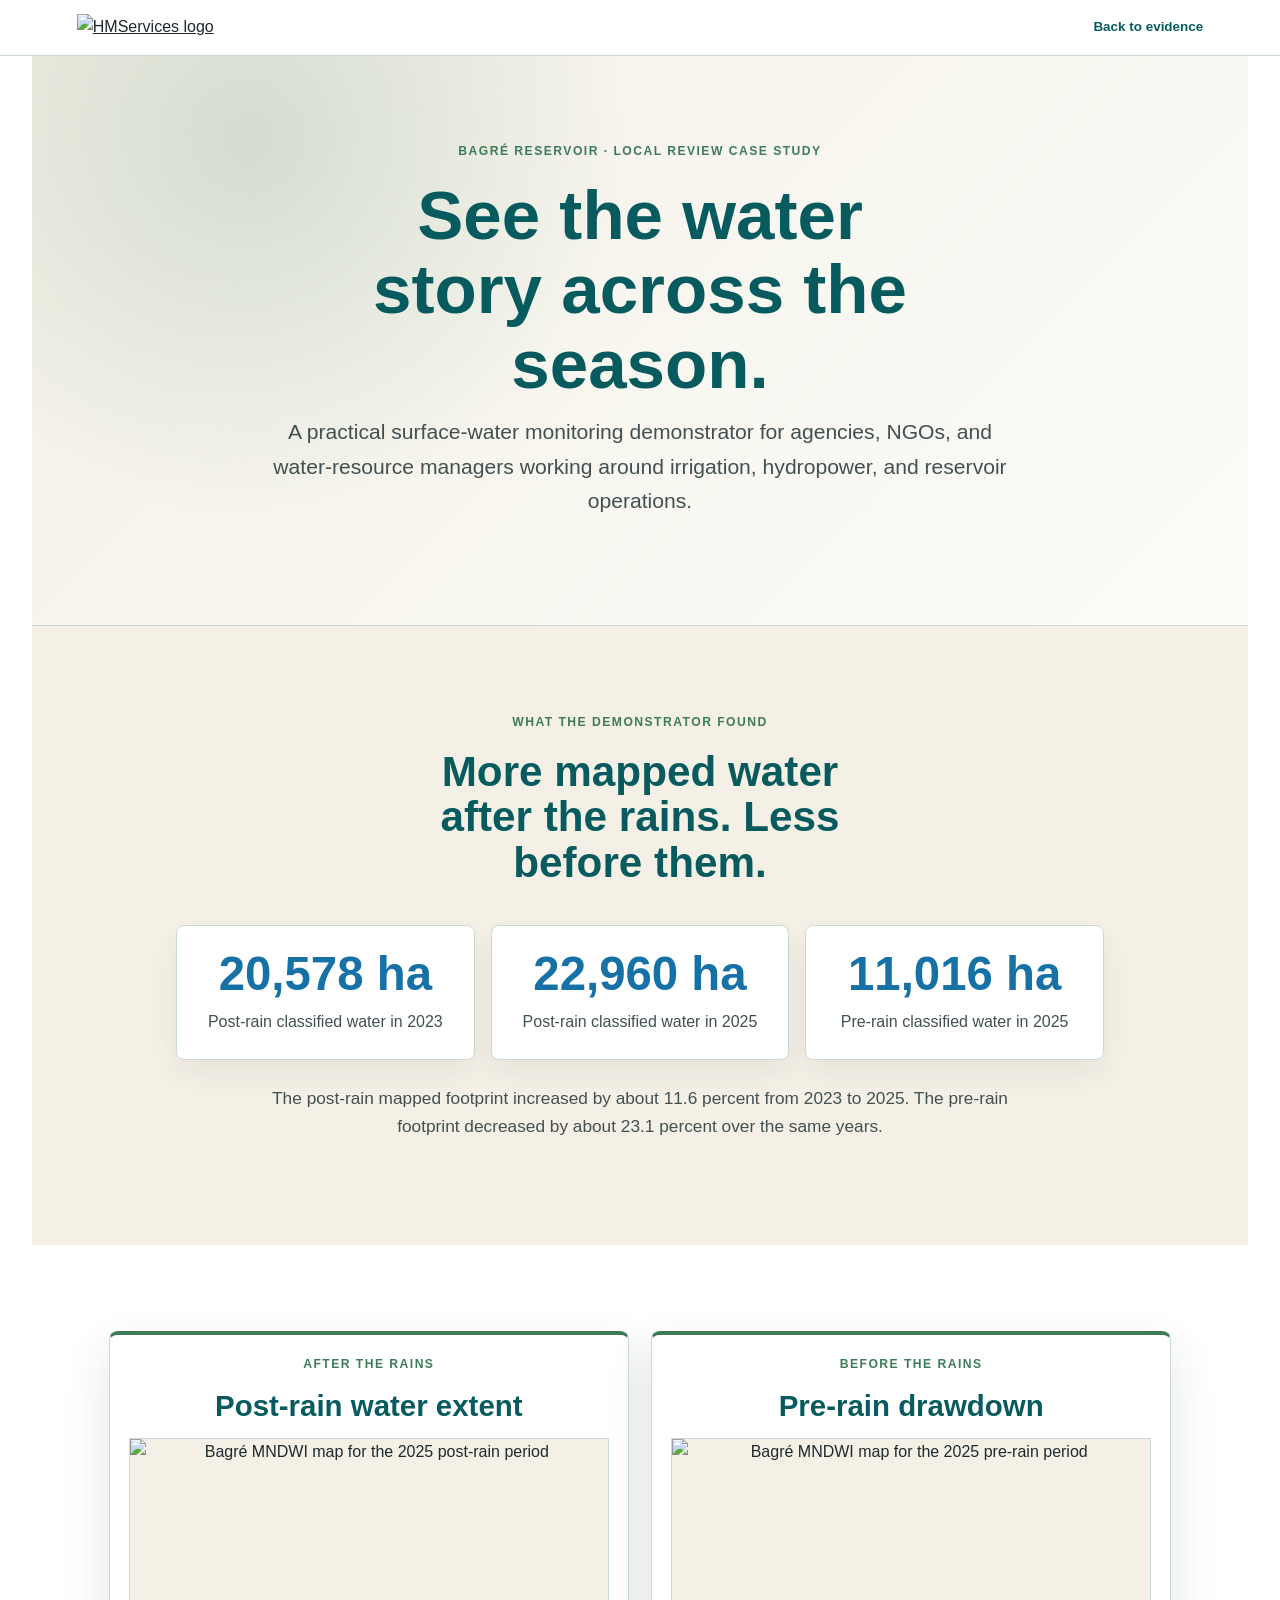
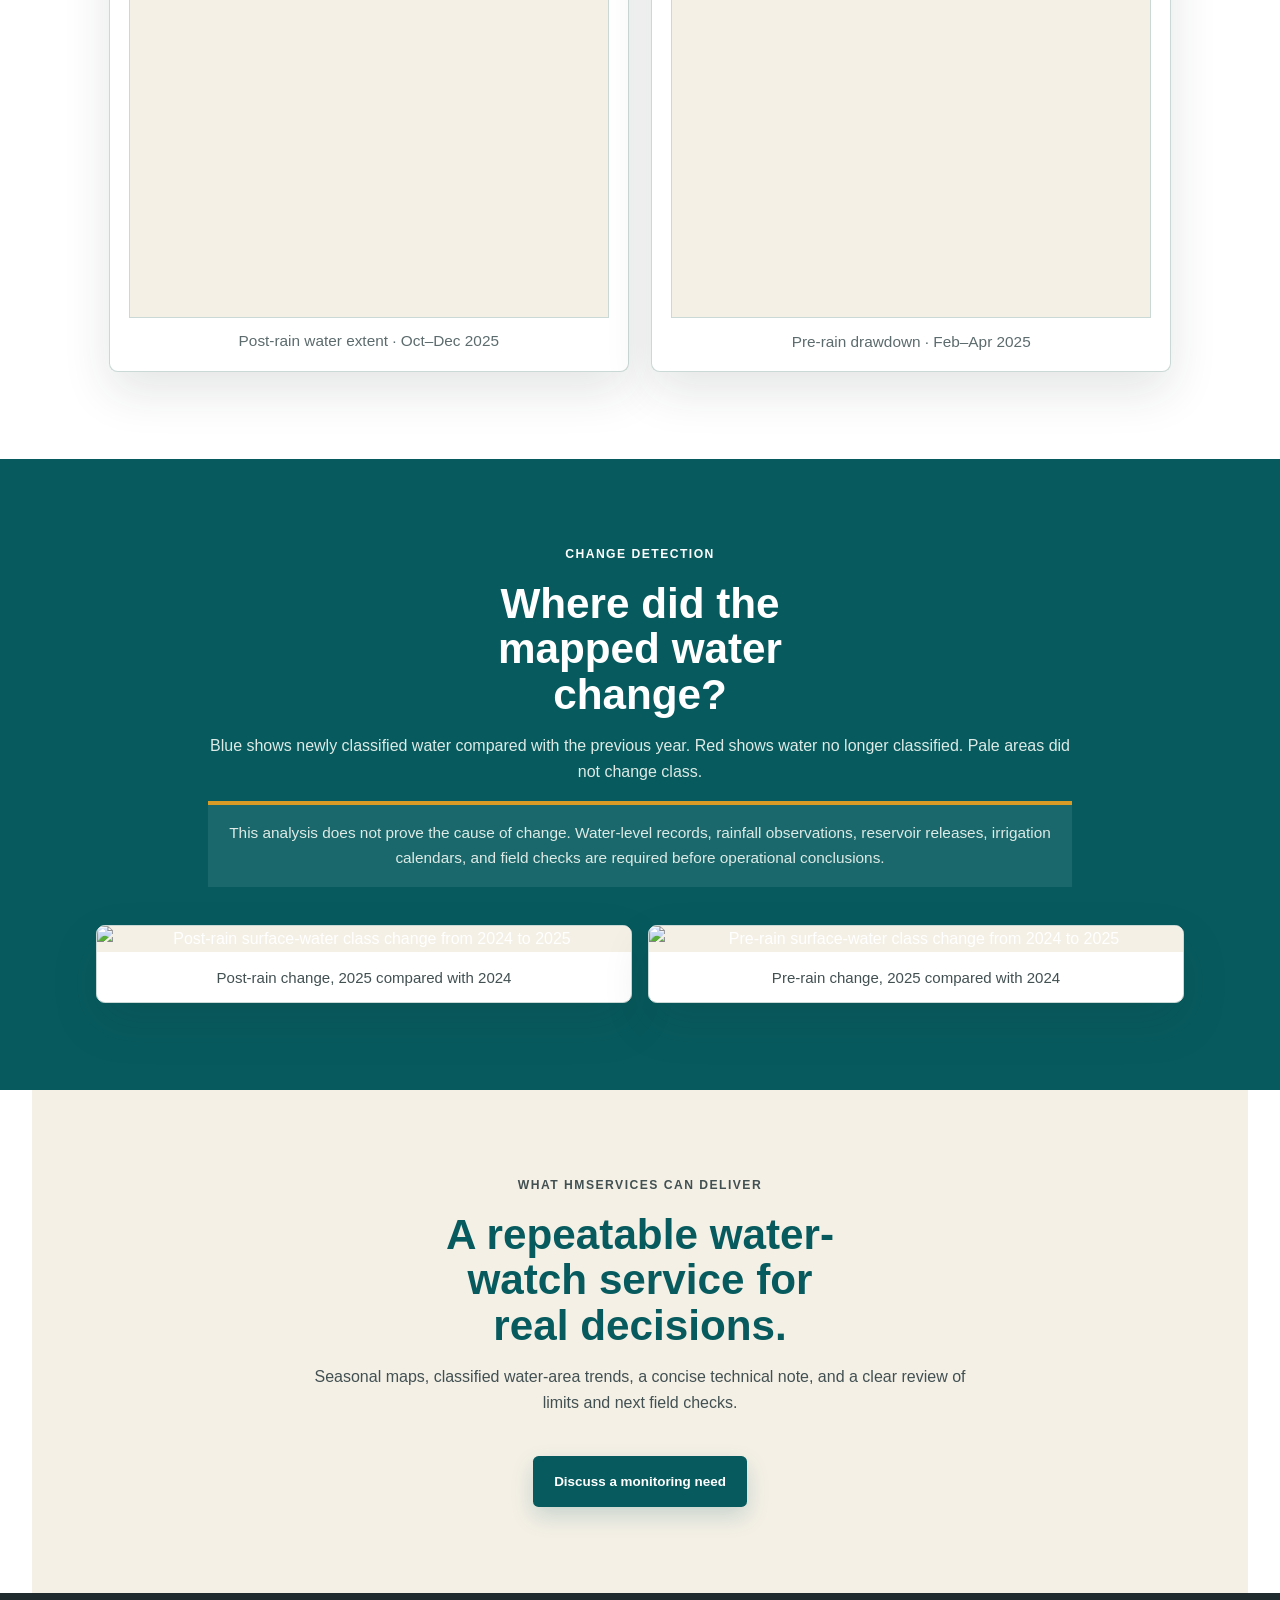
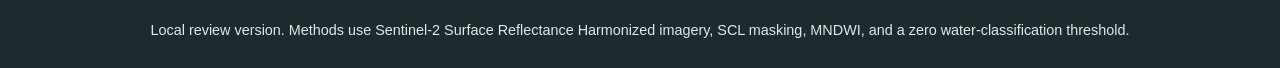
==== bagre-case-study.html @ 51964975 "Add files via upload" ====
<!doctype html>
<html lang="en">
  <head>
    <meta charset="utf-8">
    <meta name="viewport" content="width=device-width, initial-scale=1">
    <meta name="description" content="HMServices Bagré surface-water monitoring case study.">
    <title>Bagré surface-water monitoring | HMServices</title>
    <link rel="icon" type="image/svg+xml" href="assets/hmservices-logo-mark.svg">
    <link rel="stylesheet" href="bagre-case-study.css">
  </head>
  <body>
    <header class="masthead">
      <a href="index.html" aria-label="Return to HMServices home"><img src="assets/hmservices-logo-primary.svg" alt="HMServices logo"></a>
      <a class="back" href="index.html#evidence">Back to evidence</a>
    </header>
    <main>
      <section class="hero">
        <p class="kicker">Bagré reservoir · local review case study</p>
        <h1>See the water story across the season.</h1>
        <p class="lede">A practical surface-water monitoring demonstrator for agencies, NGOs, and water-resource managers working around irrigation, hydropower, and reservoir operations.</p>
      </section>

      <section class="signal" aria-labelledby="signal-title">
        <p class="kicker">What the demonstrator found</p>
        <h2 id="signal-title">More mapped water after the rains. Less before them.</h2>
        <div class="stat-row">
          <article><strong>20,578 ha</strong><span>Post-rain classified water in 2023</span></article>
          <article><strong>22,960 ha</strong><span>Post-rain classified water in 2025</span></article>
          <article><strong>11,016 ha</strong><span>Pre-rain classified water in 2025</span></article>
        </div>
        <p>The post-rain mapped footprint increased by about 11.6 percent from 2023 to 2025. The pre-rain footprint decreased by about 23.1 percent over the same years.</p>
      </section>

      <section class="season-grid" aria-label="Seasonal water maps">
        <article>
          <p class="kicker">After the rains</p>
          <h2>Post-rain water extent</h2>
          <img src="assets/bagre/2025_post_rains_mndwi.png" alt="Bagré MNDWI map for the 2025 post-rain period">
          <p class="season-caption">Post-rain water extent · Oct–Dec 2025</p>
        </article>
        <article>
          <p class="kicker">Before the rains</p>
          <h2>Pre-rain drawdown</h2>
          <img src="assets/bagre/2025_pre_rains_mndwi.png" alt="Bagré MNDWI map for the 2025 pre-rain period">
          <p class="season-caption">Pre-rain drawdown · Feb–Apr 2025</p>
        </article>
      </section>

      <section class="change" aria-labelledby="change-title">
        <div>
          <p class="kicker">Change detection</p>
          <h2 id="change-title">Where did the mapped water change?</h2>
          <p>Blue shows newly classified water compared with the previous year. Red shows water no longer classified. Pale areas did not change class.</p>
          <p class="limit">This analysis does not prove the cause of change. Water-level records, rainfall observations, reservoir releases, irrigation calendars, and field checks are required before operational conclusions.</p>
        </div>
        <div class="change-maps">
          <figure><img src="assets/bagre/water_change_post_2025_minus_2024.png" alt="Post-rain surface-water class change from 2024 to 2025"><figcaption>Post-rain change, 2025 compared with 2024</figcaption></figure>
          <figure><img src="assets/bagre/water_change_pre_2025_minus_2024.png" alt="Pre-rain surface-water class change from 2024 to 2025"><figcaption>Pre-rain change, 2025 compared with 2024</figcaption></figure>
        </div>
      </section>

      <section class="offer" aria-labelledby="offer-title">
        <p class="kicker">What HMServices can deliver</p>
        <h2 id="offer-title">A repeatable water-watch service for real decisions.</h2>
        <p>Seasonal maps, classified water-area trends, a concise technical note, and a clear review of limits and next field checks.</p>
        <a class="contact" href="mailto:hmservices1805@gmail.com">Discuss a monitoring need</a>
      </section>
    </main>
    <footer>Local review version. Methods use Sentinel-2 Surface Reflectance Harmonized imagery, SCL masking, MNDWI, and a zero water-classification threshold.</footer>
  </body>
</html>
---- bagre-case-study.css ----
:root {
  --teal: #075B5E;
  --green: #3E7C59;
  --gold: #D89B25;
  --charcoal: #1E2A2D;
  --sand: #F4F0E6;
  --white: #FFFFFF;
  --line: #CBD9D6;
  --muted: #5C6B6D;
  --soft-green: #E7F0EA;
  --water: #1671A6;
  --clay: #B6372E;
  --shadow: 0 1.2rem 3rem rgba(30, 42, 45, .12);
  --heading: Montserrat, Arial, sans-serif;
  --body: 'Source Sans 3', Arial, sans-serif;
  --mono: 'Roboto Mono', Consolas, 'Courier New', monospace;
}
* { box-sizing: border-box; }
html { scroll-behavior: smooth; }
body { margin: 0; color: var(--charcoal); background: var(--white); font-family: var(--body); line-height: 1.62; }
a { color: inherit; }
a:focus-visible { outline: .2rem solid var(--gold); outline-offset: .25rem; }
.masthead { position: sticky; top: 0; z-index: 2; display: flex; justify-content: space-between; align-items: center; gap: 2rem; padding: .9rem 6vw; border-bottom: 1px solid var(--line); background: rgba(255, 255, 255, .96); backdrop-filter: blur(10px); }
.masthead img { display: block; width: min(16rem, 46vw); height: auto; }
.back, .contact { font-family: var(--heading); font-size: .84rem; font-weight: 800; text-decoration: none; }
.back { color: var(--teal); }
.back:hover { color: var(--green); }
main { overflow: hidden; }
section { width: min(100%, 76rem); margin: 0 auto; padding: 5.4rem 6vw; }
.hero { display: grid; align-content: center; min-height: 34rem; text-align: center; background: radial-gradient(circle at 18% 15%, rgba(62, 124, 89, .18), transparent 34%), linear-gradient(135deg, var(--sand), #FBFCF8); border-bottom: 1px solid var(--line); }
.hero > * { margin-left: auto; margin-right: auto; }
.kicker { margin: 0 0 1rem; color: var(--green); font-family: var(--heading); font-size: .76rem; font-weight: 800; letter-spacing: .12em; text-transform: uppercase; }
h1, h2, h3 { color: var(--teal); font-family: var(--heading); line-height: 1.08; letter-spacing: 0; }
h1 { max-width: 14ch; margin: 0 auto .85rem; font-size: clamp(2.5rem, 5.4vw, 4.8rem); }
h2 { max-width: 18ch; margin: 0 auto 1rem; font-size: clamp(1.85rem, 3.3vw, 3rem); text-align: center; }
p { margin-top: 0; }
.lede { max-width: 46rem; color: #425052; font-size: clamp(1.12rem, 1.8vw, 1.32rem); }
.signal { text-align: center; background: var(--sand); }
.signal > p:last-child { max-width: 50rem; margin-left: auto; margin-right: auto; color: #425052; font-size: 1.08rem; }
.stat-row { display: grid; grid-template-columns: repeat(3, minmax(0, 1fr)); gap: 1rem; margin: 2.5rem auto 1.6rem; max-width: 58rem; }
.stat-row article { padding: 1.5rem; border: 1px solid var(--line); border-radius: .5rem; background: var(--white); box-shadow: 0 .8rem 1.8rem rgba(30, 42, 45, .06); }
.stat-row strong { display: block; color: var(--water); font-family: var(--heading); font-size: clamp(2rem, 3.7vw, 3.6rem); line-height: 1; }
.stat-row span { display: block; margin-top: .7rem; color: #425052; font-size: 1rem; }
.season-grid { display: grid; grid-template-columns: repeat(2, minmax(0, 1fr)); gap: 1.4rem; }
.season-grid article, .change-maps figure { overflow: hidden; border: 1px solid var(--line); border-radius: .55rem; background: var(--white); box-shadow: var(--shadow); text-align: center; }
.season-grid article { padding: 1.2rem; border-top: .28rem solid var(--green); }
.season-grid h2 { max-width: none; font-size: clamp(1.45rem, 2.3vw, 2.25rem); }
.season-grid img { display: block; width: 100%; aspect-ratio: 1 / 1; object-fit: cover; border: 1px solid var(--line); background: var(--sand); }
.season-caption { margin: .8rem 0 0; color: var(--muted); font-size: .96rem; line-height: 1.4; }
.change { width: 100%; max-width: none; background: var(--teal); color: var(--white); }
.change > div:first-child { width: min(100%, 62rem); margin: 0 auto 2.4rem; text-align: center; }
.change .kicker, .change h2 { color: var(--white); }
.change p { max-width: 54rem; margin-left: auto; margin-right: auto; color: #DDEAE6; }
.limit { padding: 1rem 1.15rem; border-left: 0; border-top: .3rem solid var(--gold); background: rgba(255, 255, 255, .08); font-size: .96rem; text-align: center; }
.change-maps { display: grid; grid-template-columns: repeat(2, minmax(0, 1fr)); gap: 1rem; width: min(100%, 68rem); margin: 0 auto; }
figure { margin: 0; }
figure img { display: block; width: 100%; background: var(--sand); }
figcaption { padding: .9rem 1rem; color: var(--muted); font-size: .94rem; line-height: 1.4; }
.change-maps figcaption { color: #425052; }
.offer { text-align: center; background: var(--sand); }
.offer p { max-width: 42rem; margin-left: auto; margin-right: auto; color: #425052; }
.contact { display: inline-block; margin-top: 1.5rem; padding: .9rem 1.35rem; border-radius: .35rem; background: var(--teal); color: var(--white); box-shadow: 0 .6rem 1.4rem rgba(7, 91, 94, .18); }
.contact:hover { background: #06494C; }
footer { padding: 1.6rem 6vw; background: var(--charcoal); color: #DDEAE6; font-size: .9rem; text-align: center; }
@media (max-width: 52rem) {
  .masthead { position: static; flex-direction: column; align-items: flex-start; gap: 1rem; }
  .masthead img { width: min(13rem, 56vw); }
  section { padding: 3.8rem 6vw; }
  .hero { min-height: auto; padding-top: 4rem; padding-bottom: 4rem; }
  .stat-row, .season-grid, .change-maps { grid-template-columns: 1fr; }
}
@media (prefers-reduced-motion: reduce) { html { scroll-behavior: auto; } }
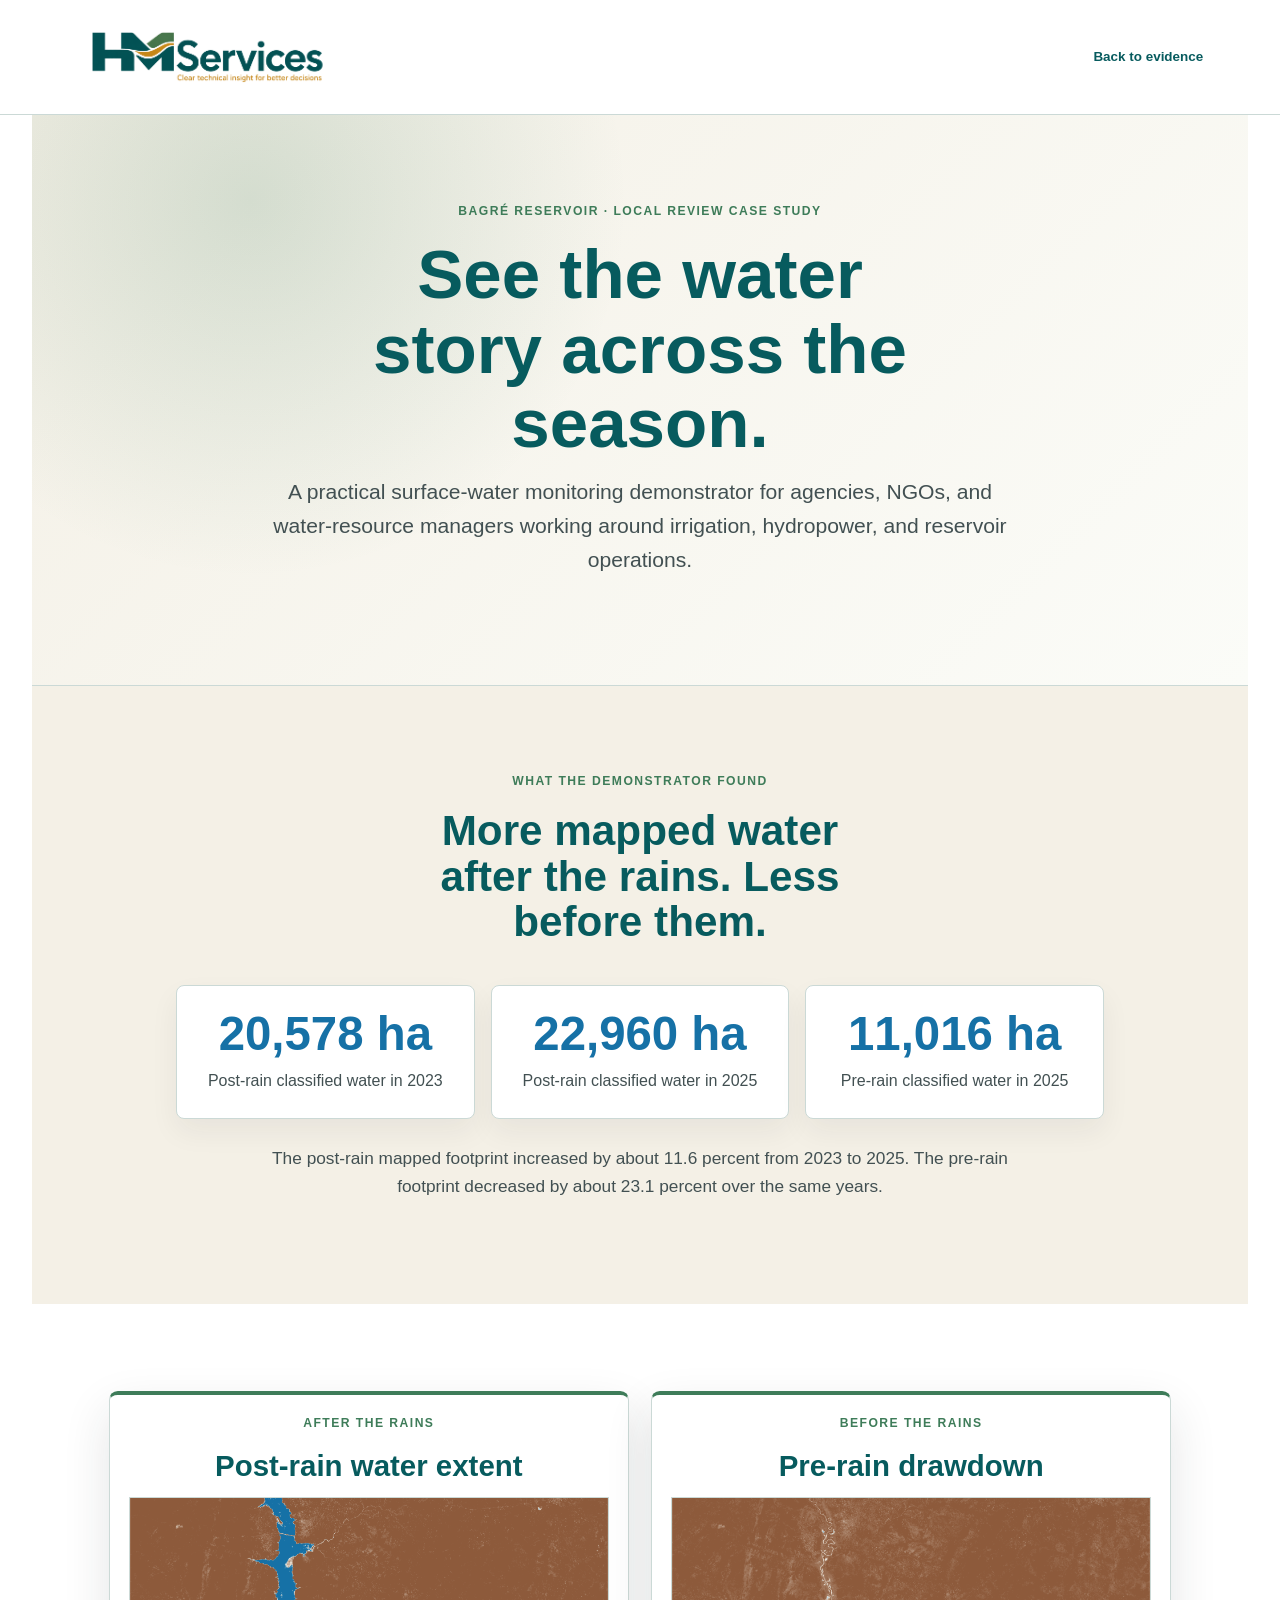
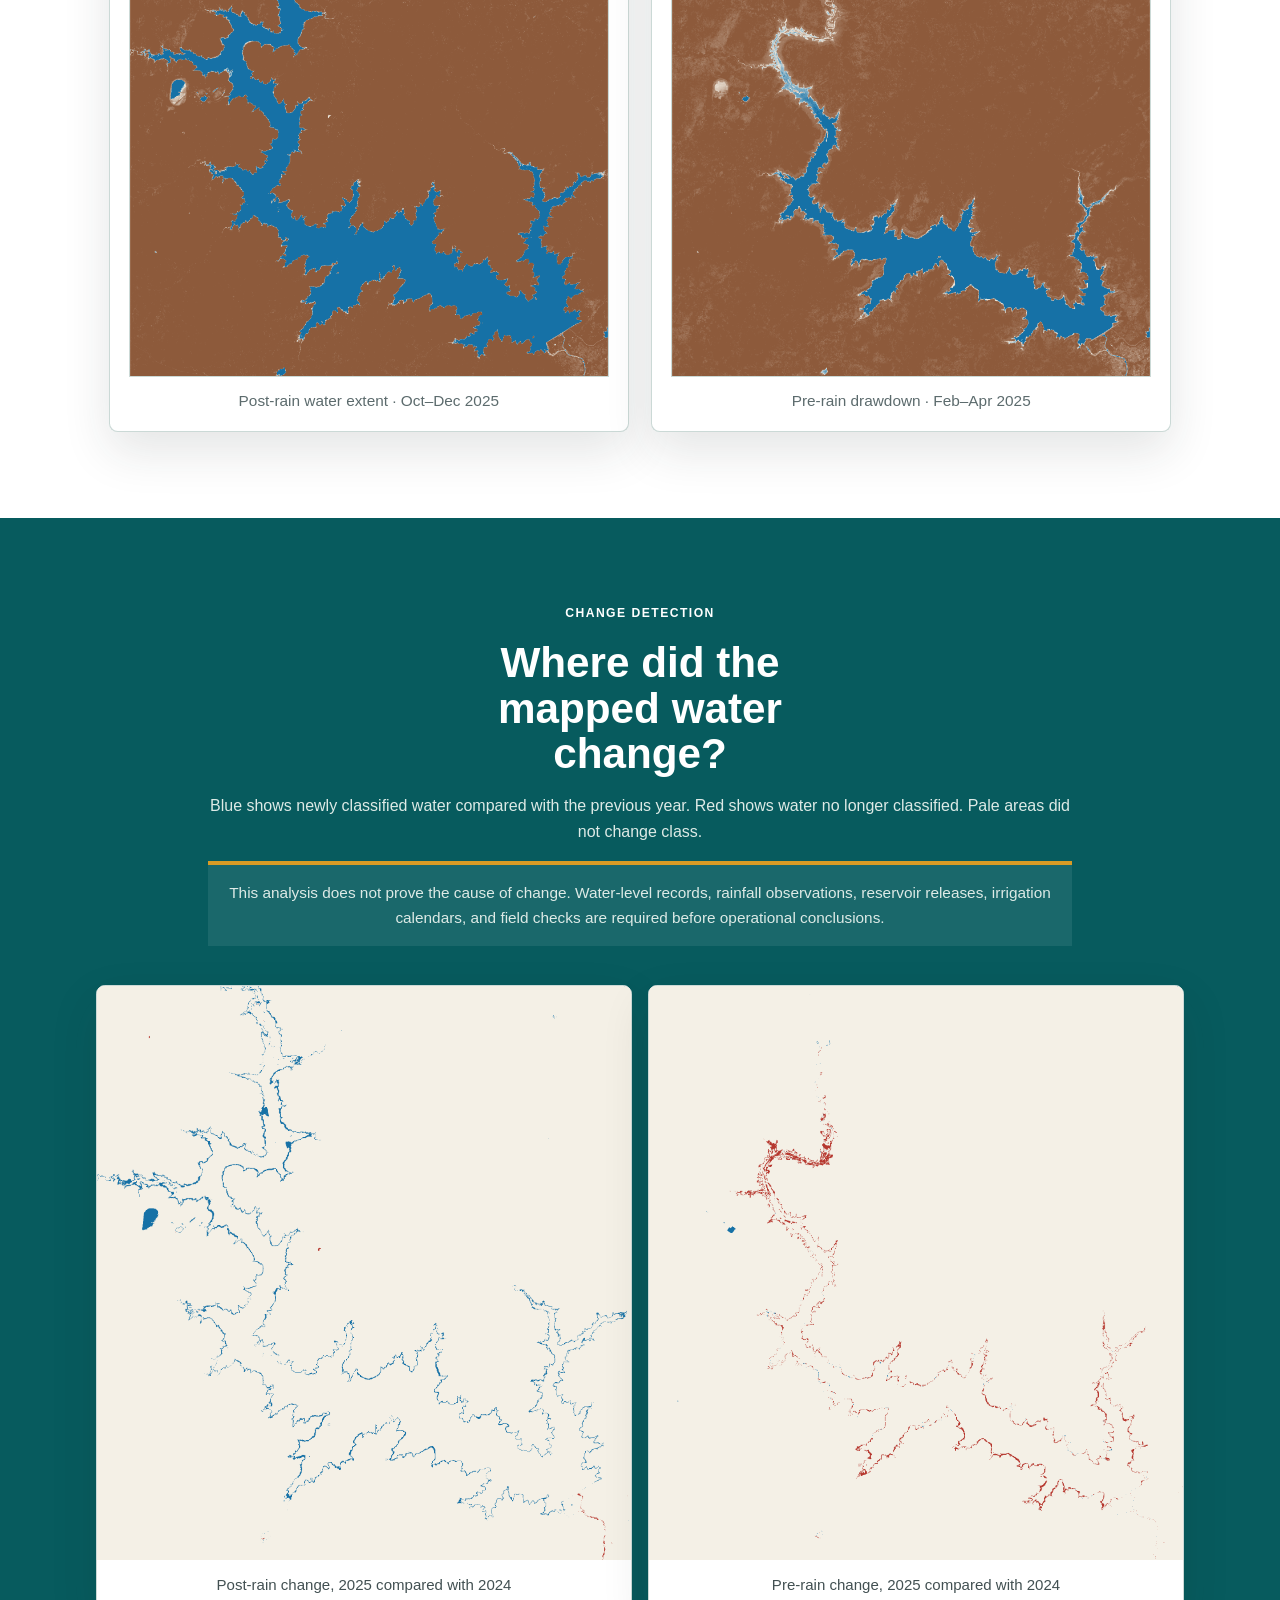
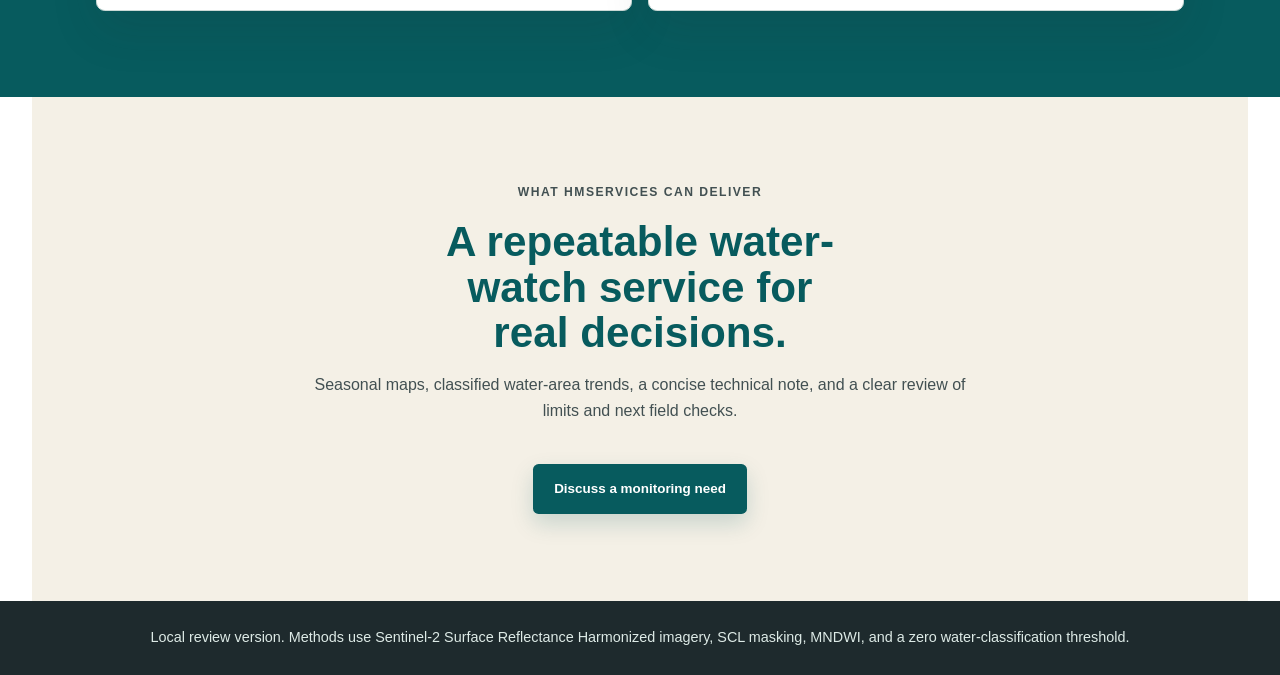
==== commit 278aab73: "Update favicon and header logo in HTML file" ====
--- a/bagre-case-study.html
+++ b/bagre-case-study.html
@@ -5,12 +5,12 @@
     <meta name="viewport" content="width=device-width, initial-scale=1">
     <meta name="description" content="HMServices Bagré surface-water monitoring case study.">
     <title>Bagré surface-water monitoring | HMServices</title>
-    <link rel="icon" type="image/svg+xml" href="assets/hmservices-logo-mark.svg">
+    <link rel="icon" type="image/svg+xml" href="assets/hmservices-mark-180.png">
     <link rel="stylesheet" href="bagre-case-study.css">
   </head>
   <body>
     <header class="masthead">
-      <a href="index.html" aria-label="Return to HMServices home"><img src="assets/hmservices-logo-primary.svg" alt="HMServices logo"></a>
+      <a href="index.html" aria-label="Return to HMServices home"><img src="assets/hmservices-horizontal-original.png" alt="HMServices logo"></a>
       <a class="back" href="index.html#evidence">Back to evidence</a>
     </header>
     <main>
